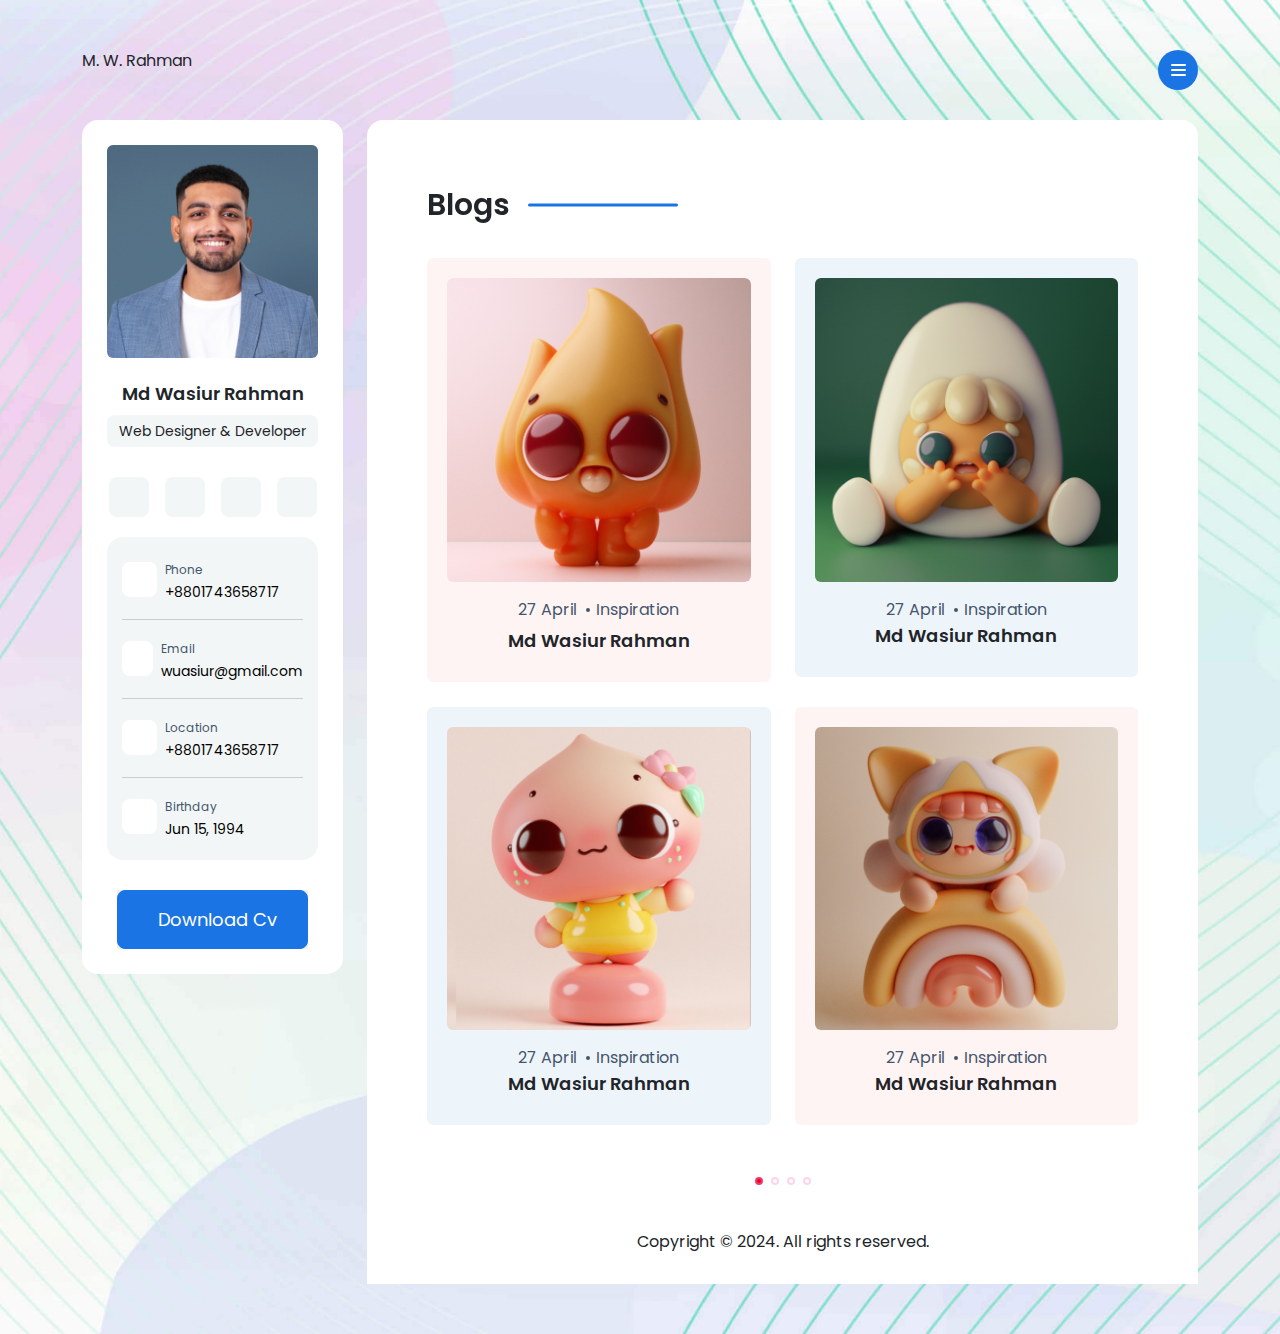
==== blog.html @ 2a43e976 "complete total website design" ====
<!DOCTYPE html>
<html lang="en">
  <head>
    <meta charset="UTF-8" />
    <meta name="viewport" content="width=device-width, initial-scale=1.0" />
    <!-- Add Font -->
    <link
      href="https://fonts.googleapis.com/css2?family=Poppins:ital,wght@0,100;0,200;0,300;0,400;0,500;0,600;0,700;0,800;0,900;1,100;1,200;1,300;1,400;1,500;1,600;1,700;1,800;1,900&display=swap"
      rel="stylesheet"
    />
    <!-- fontawsome -->
    <link
      rel="stylesheet"
      data-purpose="Layout StyleSheet"
      title="Web Awesome"
      href="/css/app-wa-d53d10572a0e0d37cb8d614a3f177a0c.css?vsn=d"
    />

    <link
      rel="stylesheet"
      href="https://site-assets.fontawesome.com/releases/v6.5.2/css/all.css"
    />

    <link
      rel="stylesheet"
      href="https://site-assets.fontawesome.com/releases/v6.5.2/css/sharp-thin.css"
    />

    <link
      rel="stylesheet"
      href="https://site-assets.fontawesome.com/releases/v6.5.2/css/sharp-solid.css"
    />

    <link
      rel="stylesheet"
      href="https://site-assets.fontawesome.com/releases/v6.5.2/css/sharp-regular.css"
    />

    <link
      rel="stylesheet"
      href="https://site-assets.fontawesome.com/releases/v6.5.2/css/sharp-light.css"
    />
    <!-- <link rel="stylesheet" href="assets/fontawesome/css/all.min.css" />
    <link rel="stylesheet" href="assets/fontawesome/css/fontawesome.min.css" /> -->
    <!-- CSS -->
    <link rel="stylesheet" href="assets/css/bootstrap.min.css" />
    <link rel="stylesheet" href="assets/css/margin-padding.css" />
    <link rel="stylesheet" href="assets/css/swiper-bundle.min.css" />
    <link rel="stylesheet" href="assets/css/style.min.css" />
    <title>Protfolio</title>
  </head>
  <body class="th-py-50">
    <header class="th-mb-30">
      <div class="container">
        <div class="position-relative">
          <div class="row justify-content-between">
            <div class="col-md-6">
              <p>M. W. Rahman</p>
            </div>
            <div class="col-md-6 d-flex justify-content-end align-items-center">
              <div class="menu-btn">
                <span></span>
                <span></span>
                <span></span>
              </div>
            </div>
          </div>
           <!-- Menu -->
        <div class="position-absolute w-100 th-mt-30 menu-area">
          <ul class="navbar-nav th-bg-white rounded-4 th-p-30">
            <li class="nav-item">
              <a href="index.html" class="nav-link "
                ><i class="fa-light fa-address-card th-mr-10"></i
                ><span>About</span></a
              >
            </li>
            <li>
              <a href="resume.html" class="nav-link "
                ><i class="fa-light fa-file-user th-mr-10"></i
                ><span>Resume</span></a
              >
            </li>
            <li>
              <a href="works.html" class="nav-link "
                ><i class="fa-light fa-briefcase th-mr-10"></i
                ><span>Works</span></a
              >
            </li>
            <li>
              <a href="blog.html" class="nav-link active"
                ><i class="fa-light fa-newspaper th-mr-10"></i
                ><span>Blogs</span></a
              >
            </li>
            <li>
              <a href="contact.html" class="nav-link"
                ><i class="fa-light fa-address-book th-mr-10"></i
                ><span>Contact</span></a
              >
            </li>
          </ul>
        </div>
        </div>
        
       
      </div>
    </header>
    <section>
      <div class="container">
        <div class="row">
          <div class="col-md-3 com-sm-12">
            <div class="text-center th-bg-white th-p-25 rounded-4 position-sticky top-0">
              <div>
                <img
                  src="assets/images/parson-img-1.png"
                  class="img-fluid rounded"
                  alt="md-wasiur-rahman"
                />
              </div>
              <div class="personal-info th-mb-20">
                <div class="name">
                  <h4 class="th-mt-25">Md Wasiur Rahman</h4>
                </div>
                <p
                  class="th-bg-white-light th-p-5 rounded-3 th-fs-14 th-mt-10 th-mb-30"
                >
                  Web Designer & Developer
                </p>
                <div class="social">
                  <ul class="d-flex justify-content-center gap-3 th-pl-0">
                    <li>
                      <a href="" class="facebook"
                        ><i class="fa-brands fa-facebook-f"></i
                      ></a>
                    </li>
                    <li>
                      <a href="" class="twitter"
                        ><i class="fa-brands fa-twitter"></i
                      ></a>
                    </li>
                    <li>
                      <a href="" class="instagram"
                        ><i class="fa-brands fa-instagram"></i
                      ></a>
                    </li>
                    <li>
                      <a href="" class="linkedin"
                        ><i class="fa-brands fa-linkedin"></i
                      ></a>
                    </li>
                  </ul>
                </div>
              </div>
              <!-- Contact Info -->
              <div
                class="contact-info th-px-15 th-py-20 th-bg-white-light rounded-4"
              >
                <div class="d-flex align-items-center gap-2">
                  <div class="icon phone">
                    <i class="fa-light fa-mobile-screen-button"></i>
                  </div>
                  <div class="text">
                    <span>Phone</span>
                    <p>+8801743658717</p>
                  </div>
                </div>
                <hr />
                <div class="d-flex align-items-center gap-2">
                  <div class="icon email">
                    <i class="fa-regular fa-envelope-open-text"></i>
                  </div>
                  <div class="text">
                    <span>Email</span>
                    <p>wuasiur@gmail.com</p>
                  </div>
                </div>
                <hr />
                <div class="d-flex align-items-center gap-2">
                  <div class="icon location">
                    <i class="fa-solid fa-location-dot"></i>
                  </div>
                  <div class="text">
                    <span>Location</span>
                    <p>+8801743658717</p>
                  </div>
                </div>
                <hr />
                <div class="d-flex align-items-center gap-2">
                  <div class="icon birthday">
                    <i class="fa-light fa-calendar-days"></i>
                  </div>
                  <div class="text">
                    <span>Birthday</span>
                    <p>Jun 15, 1994</p>
                  </div>
                </div>
              </div>
              <!-- CV button -->
              <button class="th-mt-30 border-0">
                <a href="" class="download-btn"
                  ><i class="fa-regular fa-download"></i>Download Cv</a
                >
              </button>
            </div>
          </div>
          <div class="col-md-9 com-sm-12">
            <div
              class="content-area th-bg-white th-pt-50 th-px-60 rounded-top-4 "
            >
              <div class="top-content-area">
                <div class="title d-flex align-items-center gap-4">
                  <h1 class="th-mt-20 page-title">Blogs</h1>
                </div>
                
              </div>
              <!-- Middle Content Area -->
               <div class="blog">
                <div class="swiper blogSwiper">
                  <div class="swiper-wrapper">
                    <!-- slider one -->
                    <div class="swiper-slide">
                      <div class="w-100 th-mt-30">
                        <div class="row row-cols-md-2 row-cols-sm-12">
                          <div class="col th-mb-25 blog-slider-single ">
                            <div class="card border-0 th-p-20 th-bg-light-pink">
                              <a href="" class="overflow-hidden rounded w-100 h-100"><img src="assets/images/blog-img-1.png" class="rounded" alt=""></a>
                              <div class="card-body th-pb-0">
                                <div class="blog-meta fs-6 th-light-black-color">
                                  <span class=" th-pr-5">27 April</span>
                                 
                                  <span class="th-pl-10 dot">Inspiration</span>
                                </div>
                                <div class="card-title fw-semibold th-mt-5">Md Wasiur Rahman</div>
                              </div>
                            </div>
                          </div>
                          <div class="col th-mb-25 blog-slider-single">
                            <div class="card border-0 th-p-20 th-bg-light-carkill">
                              <a href=""><img src="assets/images/blog-img-2.png" class="rounded" alt=""></a>
                              <div class="card-body th-pb-0">
                                <div class="blog-meta fs-6 th-light-black-color">
                                  <span class=" th-pr-5">27 April</span>
                                 
                                  <span class="th-pl-10 dot">Inspiration</span>
                                </div>
                                <div class="card-title fw-semibold">Md Wasiur Rahman</div>
                              </div>
                            </div>
                          </div>
                          <!-- blog post 3 -->
                          <div class="col th-mb-25 blog-slider-single">
                            <div class="card border-0 th-p-20 th-bg-light-carkill">
                              <a href=""><img src="assets/images/blog-img-3.png" class="rounded" alt=""></a>
                              <div class="card-body th-pb-0">
                                <div class="blog-meta fs-6 th-light-black-color">
                                  <span class=" th-pr-5">27 April</span>
                                 
                                  <span class="th-pl-10 dot">Inspiration</span>
                                </div>
                                <div class="card-title fw-semibold">Md Wasiur Rahman</div>
                              </div>
                            </div>
                          </div>
                          <!-- blog post four -->
                          <div class="col th-mb-25 blog-slider-single">
                            <div class="card border-0 th-p-20 th-bg-light-pink">
                              <a href=""><img src="assets/images/blog-img-4.png" class="rounded" alt=""></a>
                              <div class="card-body th-pb-0">
                                <div class="blog-meta fs-6 th-light-black-color">
                                  <span class=" th-pr-5">27 April</span>
                                 
                                  <span class="th-pl-10 dot">Inspiration</span>
                                </div>
                                <div class="card-title fw-semibold">Md Wasiur Rahman</div>
                              </div>
                            </div>
                          </div>
                        </div>
                        
                      </div>
                    </div>
                    <!-- slider two -->
                    <div class="swiper-slide">
                      <div class="w-100 th-mt-30">
                        <div class="row row-cols-md-2 row-cols-sm-12">
                          <div class="col th-mb-25 blog-slider-single">
                            <div class="card border-0 th-p-20 th-bg-light-pink">
                              <a href="" class="overflow-hidden rounded w-100 h-100"><img src="assets/images/blog-img-1.png" class="rounded" alt=""></a>
                              <div class="card-body th-pb-0">
                                <div class="blog-meta fs-6 th-light-black-color">
                                  <span class=" th-pr-5">27 April</span>
                                 
                                  <span class="th-pl-10 dot">Inspiration</span>
                                </div>
                                <div class="card-title fw-semibold th-mt-5">Md Wasiur Rahman</div>
                              </div>
                            </div>
                          </div>
                          <div class="col th-mb-25 blog-slider-single">
                            <div class="card border-0 th-p-20 th-bg-light-carkill">
                              <a href=""><img src="assets/images/blog-img-2.png" class="rounded" alt=""></a>
                              <div class="card-body th-pb-0">
                                <div class="blog-meta fs-6 th-light-black-color">
                                  <span class=" th-pr-5">27 April</span>
                                 
                                  <span class="th-pl-10 dot">Inspiration</span>
                                </div>
                                <div class="card-title fw-semibold">Md Wasiur Rahman</div>
                              </div>
                            </div>
                          </div>
                          <!-- blog post 3 -->
                          <div class="col th-mb-25 blog-slider-single">
                            <div class="card border-0 th-p-20 th-bg-light-carkill">
                              <a href=""><img src="assets/images/blog-img-3.png" class="rounded" alt=""></a>
                              <div class="card-body th-pb-0">
                                <div class="blog-meta fs-6 th-light-black-color">
                                  <span class=" th-pr-5">27 April</span>
                                 
                                  <span class="th-pl-10 dot">Inspiration</span>
                                </div>
                                <div class="card-title fw-semibold">Md Wasiur Rahman</div>
                              </div>
                            </div>
                          </div>
                          <!-- blog post four -->
                          <div class="col th-mb-25 blog-slider-single">
                            <div class="card border-0 th-p-20 th-bg-light-pink">
                              <a href=""><img src="assets/images/blog-img-4.png" class="rounded" alt=""></a>
                              <div class="card-body th-pb-0">
                                <div class="blog-meta fs-6 th-light-black-color">
                                  <span class=" th-pr-5">27 April</span>
                                 
                                  <span class="th-pl-10 dot">Inspiration</span>
                                </div>
                                <div class="card-title fw-semibold">Md Wasiur Rahman</div>
                              </div>
                            </div>
                          </div>
                        </div>
                        
                      </div>
                    </div>
                    <!-- slider three -->
                    <div class="swiper-slide">
                      <div class="w-100 th-mt-30">
                        <div class="row row-cols-md-2 row-cols-sm-12">
                          <div class="col th-mb-25 blog-slider-single">
                            <div class="card border-0 th-p-20 th-bg-light-pink">
                              <a href="" class="overflow-hidden rounded w-100 h-100"><img src="assets/images/blog-img-1.png" class="rounded" alt=""></a>
                              <div class="card-body th-pb-0">
                                <div class="blog-meta fs-6 th-light-black-color">
                                  <span class=" th-pr-5">27 April</span>
                                 
                                  <span class="th-pl-10 dot">Inspiration</span>
                                </div>
                                <div class="card-title fw-semibold th-mt-5">Md Wasiur Rahman</div>
                              </div>
                            </div>
                          </div>
                          <div class="col th-mb-25 blog-slider-single">
                            <div class="card border-0 th-p-20 th-bg-light-carkill">
                              <a href=""><img src="assets/images/blog-img-2.png" class="rounded" alt=""></a>
                              <div class="card-body th-pb-0">
                                <div class="blog-meta fs-6 th-light-black-color">
                                  <span class=" th-pr-5">27 April</span>
                                 
                                  <span class="th-pl-10 dot">Inspiration</span>
                                </div>
                                <div class="card-title fw-semibold">Md Wasiur Rahman</div>
                              </div>
                            </div>
                          </div>
                          <!-- blog post 3 -->
                          <div class="col th-mb-25 blog-slider-single">
                            <div class="card border-0 th-p-20 th-bg-light-carkill">
                              <a href=""><img src="assets/images/blog-img-3.png" class="rounded" alt=""></a>
                              <div class="card-body th-pb-0">
                                <div class="blog-meta fs-6 th-light-black-color">
                                  <span class=" th-pr-5">27 April</span>
                                 
                                  <span class="th-pl-10 dot">Inspiration</span>
                                </div>
                                <div class="card-title fw-semibold">Md Wasiur Rahman</div>
                              </div>
                            </div>
                          </div>
                          <!-- blog post four -->
                          <div class="col th-mb-25 blog-slider-single">
                            <div class="card border-0 th-p-20 th-bg-light-pink">
                              <a href=""><img src="assets/images/blog-img-4.png" class="rounded" alt=""></a>
                              <div class="card-body th-pb-0">
                                <div class="blog-meta fs-6 th-light-black-color">
                                  <span class=" th-pr-5">27 April</span>
                                 
                                  <span class="th-pl-10 dot">Inspiration</span>
                                </div>
                                <div class="card-title fw-semibold">Md Wasiur Rahman</div>
                              </div>
                            </div>
                          </div>
                        </div>
                        
                      </div>
                    </div>
                    <!-- slider Four -->
                    <div class="swiper-slide">
                      <div class="w-100 th-mt-30">
                        <div class="row row-cols-md-2 row-cols-sm-12">
                          <div class="col th-mb-25 blog-slider-single">
                            <div class="card border-0 th-p-20 th-bg-light-pink">
                              <a href="" class="overflow-hidden rounded w-100 h-100"><img src="assets/images/blog-img-1.png" class="rounded" alt=""></a>
                              <div class="card-body th-pb-0">
                                <div class="blog-meta fs-6 th-light-black-color">
                                  <span class=" th-pr-5">27 April</span>
                                 
                                  <span class="th-pl-10 dot">Inspiration</span>
                                </div>
                                <div class="card-title fw-semibold th-mt-5">Md Wasiur Rahman</div>
                              </div>
                            </div>
                          </div>
                          <div class="col th-mb-25 blog-slider-single">
                            <div class="card border-0 th-p-20 th-bg-light-carkill">
                              <a href=""><img src="assets/images/blog-img-2.png" class="rounded" alt=""></a>
                              <div class="card-body th-pb-0">
                                <div class="blog-meta fs-6 th-light-black-color">
                                  <span class=" th-pr-5">27 April</span>
                                 
                                  <span class="th-pl-10 dot">Inspiration</span>
                                </div>
                                <div class="card-title fw-semibold">Md Wasiur Rahman</div>
                              </div>
                            </div>
                          </div>
                          <!-- blog post 3 -->
                          <div class="col th-mb-25 blog-slider-single">
                            <div class="card border-0 th-p-20 th-bg-light-carkill">
                              <a href=""><img src="assets/images/blog-img-3.png" class="rounded" alt=""></a>
                              <div class="card-body th-pb-0">
                                <div class="blog-meta fs-6 th-light-black-color">
                                  <span class=" th-pr-5">27 April</span>
                                 
                                  <span class="th-pl-10 dot">Inspiration</span>
                                </div>
                                <div class="card-title fw-semibold">Md Wasiur Rahman</div>
                              </div>
                            </div>
                          </div>
                          <!-- blog post four -->
                          <div class="col th-mb-25 blog-slider-single">
                            <div class="card border-0 th-p-20 th-bg-light-pink">
                              <a href=""><img src="assets/images/blog-img-4.png" class="rounded" alt=""></a>
                              <div class="card-body th-pb-0">
                                <div class="blog-meta fs-6 th-light-black-color">
                                  <span class=" th-pr-5">27 April</span>
                                 
                                  <span class="th-pl-10 dot">Inspiration</span>
                                </div>
                                <div class="card-title fw-semibold">Md Wasiur Rahman</div>
                              </div>
                            </div>
                          </div>
                        </div>
                        
                      </div>
                    </div>

                  </div>
                  <div class="swiper-pagination blog-swiper-pagination"></div>
                </div>
               </div>
              
        <!-- Copywrite section -->
        <div
        class="content-area th-bg-white th-px-60 rounded-bottom-4"
      >
        <div class="text-center">
          <span class=" th-py-30 text-center">Copyright © 2024. All rights reserved. </span>
        </div>
        </div>
      </div>
    </section>
    <!-- Js -->
    <script src="assets/js/jquery.3.7.1.min.js"></script>
    <script src="assets/js/swiper-bundle.min.js"></script>
    <script src="assets/js/bootstrap.min.js"></script>
    <script src="assets/js/main.js"></script>
  </body>
</html>
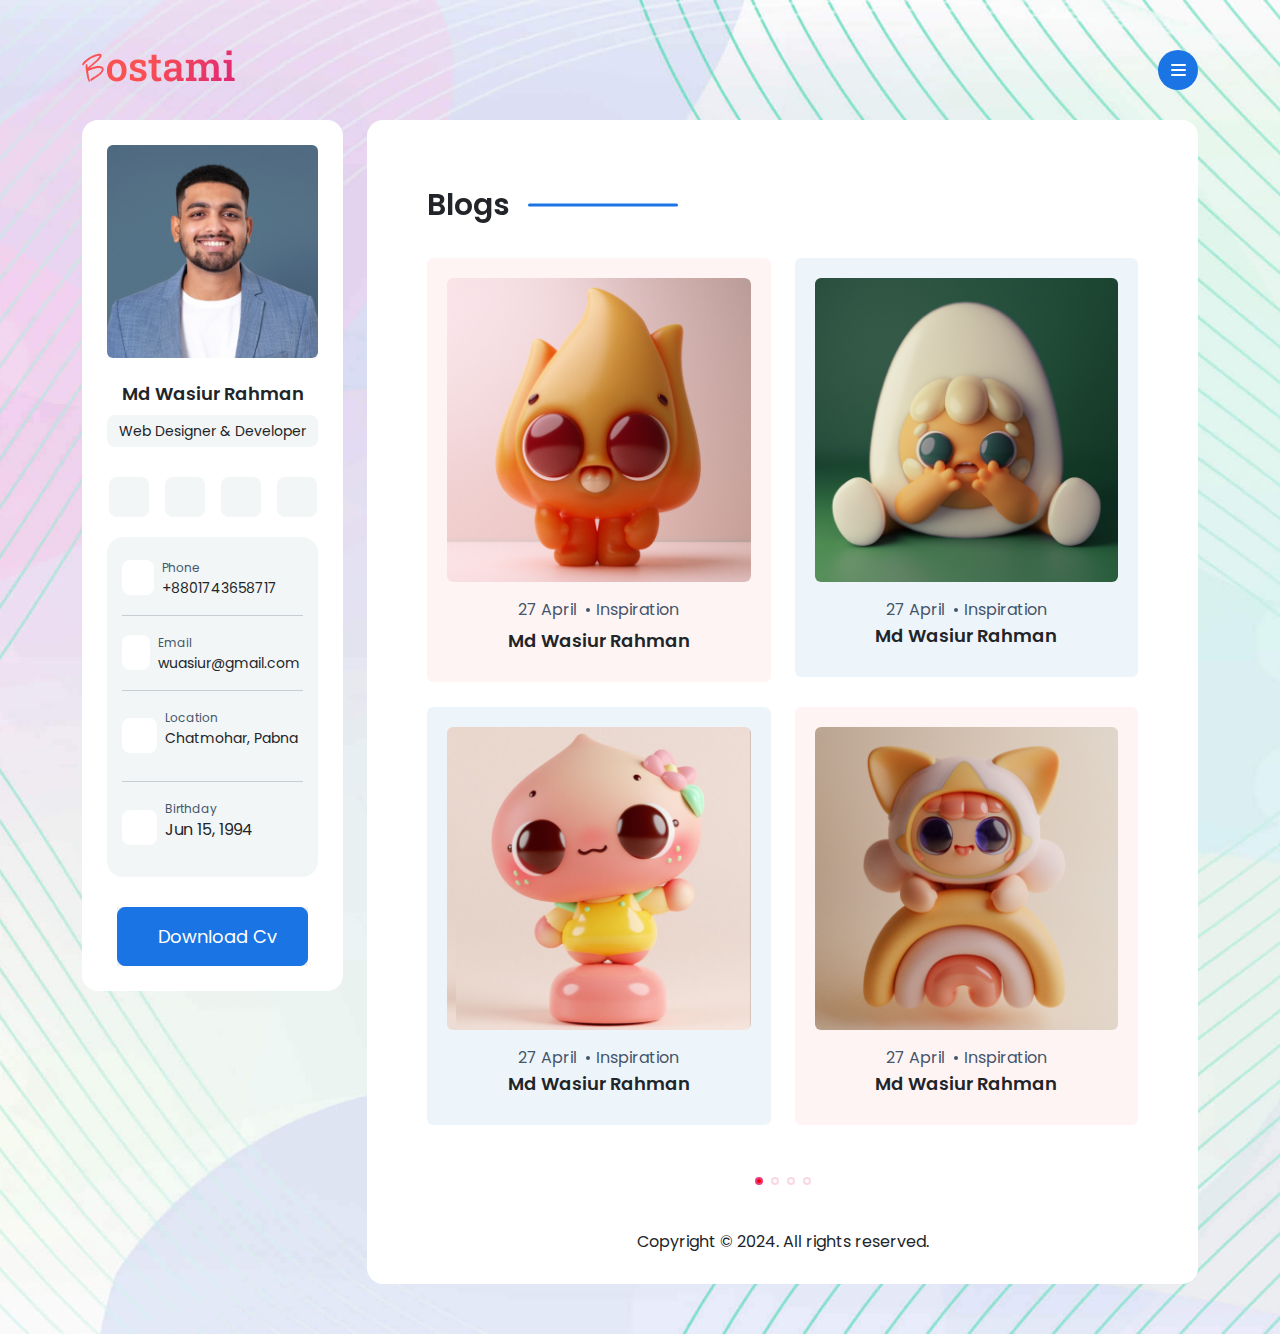
==== commit 41c439b1: "add logo facvicon and edit contact info margin top" ====
--- a/blog.html
+++ b/blog.html
@@ -3,6 +3,7 @@
   <head>
     <meta charset="UTF-8" />
     <meta name="viewport" content="width=device-width, initial-scale=1.0" />
+    <link rel="shortcut icon" href="assets/images/favicon.png" type="image/x-icon">
     <!-- Add Font -->
     <link
       href="https://fonts.googleapis.com/css2?family=Poppins:ital,wght@0,100;0,200;0,300;0,400;0,500;0,600;0,700;0,800;0,900;1,100;1,200;1,300;1,400;1,500;1,600;1,700;1,800;1,900&display=swap"
@@ -55,7 +56,7 @@
         <div class="position-relative">
           <div class="row justify-content-between">
             <div class="col-md-6">
-              <p>M. W. Rahman</p>
+              <img src="assets/images/logo-2.png" alt="">
             </div>
             <div class="col-md-6 d-flex justify-content-end align-items-center">
               <div class="menu-btn">
@@ -161,7 +162,7 @@
                   </div>
                   <div class="text">
                     <span>Phone</span>
-                    <p>+8801743658717</p>
+                    <a href="tel:+880743658717">+8801743658717</a>
                   </div>
                 </div>
                 <hr />
@@ -171,7 +172,7 @@
                   </div>
                   <div class="text">
                     <span>Email</span>
-                    <p>wuasiur@gmail.com</p>
+                    <a href="mailto:wuasiurrahman@gmail.com">wuasiur@gmail.com</a>
                   </div>
                 </div>
                 <hr />
@@ -181,7 +182,7 @@
                   </div>
                   <div class="text">
                     <span>Location</span>
-                    <p>+8801743658717</p>
+                    <address>Chatmohar, Pabna</address>
                   </div>
                 </div>
                 <hr />
@@ -470,15 +471,14 @@
                   <div class="swiper-pagination blog-swiper-pagination"></div>
                 </div>
                </div>
-              
-        <!-- Copywrite section -->
-        <div
-        class="content-area th-bg-white th-px-60 rounded-bottom-4"
-      >
-        <div class="text-center">
-          <span class=" th-py-30 text-center">Copyright © 2024. All rights reserved. </span>
-        </div>
-        </div>
+      </div>
+      <!-- Copywrite section -->
+      <div
+      class="content-area th-bg-white th-px-60 rounded-bottom-4"
+    >
+      <div class="text-center">
+        <span class=" th-py-30 text-center">Copyright © 2024. All rights reserved. </span>
+      </div>
       </div>
     </section>
     <!-- Js -->
--- a/assets/css/style.min.css
+++ b/assets/css/style.min.css
@@ -1 +1 @@
-*{margin:0;padding:0;list-style:none}body{font-family:"Poppins",sans-serif;font-size:16px}h1{font-size:30px;font-weight:600;line-height:30px}p{font-size:16px;font-weight:400;line-height:22px}h2{font-size:24px;font-weight:600;line-height:30px}h3,h4,h5,h6{font-size:18px;line-height:22px;font-weight:600}a{color:inherit}a,span,small{display:inline-block}ul,ol{list-style:none;margin:0;padding:0}a,button{-webkit-transition:all .3s;-moz-transition:all .3s;-ms-transition:all .3s;-o-transition:all 3s;transition:all .3s;text-decoration:none;color:inherit}a:focus,.btn:focus,button:focus{text-decoration:none;outline:none;box-shadow:none}.th-bg-primary{background-color:#1b74e4}.th-bg-white{background-color:#fff}.th-bg-black-light{background-color:#44566c}.th-bg-white-light{background-color:#f3f6f6}.th-bg-light-carkill{background-color:#eef5fa}.th-bg-light-pink{background-color:#fff4f4}.th-bg-light-2{background-color:#f8fbfb}.th-progress-bar-1{background:#ff6464}.th-progress-bar-2{background-color:#9272d4}.th-progress-bar-3{background-color:#5185d4}.th-progress-bar-4{background-color:#ca56f2}.th-bg-gk{background-color:#edf2f2}.th-fs-14{font-size:14px}.th-primary-color{color:#1b74e4}.th-black-color{color:#000}.th-light-black-color{color:#44566c}.th-midiam-pink-color{color:#c17ceb}.th-carkill-color{color:#6ab5b9}.th-pink-color{color:#ff6080}body{background-image:url("/assets/images/page-bg-1.jpg");background-repeat:no-repeat;background-size:cover;background-position:center center}.menu-btn{background-color:#1b74e4;width:40px;height:40px;border-radius:50%;display:flex;justify-content:center;align-items:center;cursor:pointer;justify-content:center;align-items:center;flex-direction:column;position:relative}.menu-btn span{background-color:#fff;display:block;height:2px;width:15px;border-radius:2px;transition:all .3s ease;position:absolute}.menu-btn span:nth-child(1){transform:translateY(-5px)}.menu-btn span:nth-child(2){transform:translateY(5px)}.menu-btn.active span:nth-child(2){transform:rotate(-45deg)}.menu-btn.active span:nth-child(1){transform:rotate(45deg)}.menu-btn.active span:nth-child(3){transform:translateX(20px);opacity:0}.menu-area{transform:scaleY(0);transform-origin:top;z-index:100;transition:all .3s ease}.menu-area.active{transform:scaleY(1)}.menu-area ul{font-size:14px}.menu-area ul .nav-link.active{color:#1b74e4}.personal-info .social ul li a{width:40px;height:40px;border-radius:8px;font-size:18px;background-color:#f3f6f6;display:flex;justify-content:center;align-items:center}.personal-info .social ul li .facebook{color:#1773ea;transition:.3s}.personal-info .social ul li .facebook:hover{background-color:#1773ea;color:#f3f6f6}.personal-info .social ul li .twitter{color:#1c9cea;transition:.3s}.personal-info .social ul li .twitter:hover{background-color:#1c9cea;color:#f3f6f6}.personal-info .social ul li .linkedin{color:#144679;transition:.3s}.personal-info .social ul li .linkedin:hover{background-color:#144679;color:#f3f6f6}.personal-info .social ul li .instagram{color:#e12a72;transition:.3s}.personal-info .social ul li .instagram:hover{background-color:#e12a72;color:#f3f6f6}.contact-info .icon{width:35px;height:35px;border-radius:8px;background-color:#fff;display:flex;justify-content:center;align-items:center}.contact-info i{font-size:22px}.contact-info .text{text-align:left}.contact-info .text span{color:#44566c;font-size:12px}.contact-info .text p{font-size:14px;margin-bottom:0;color:#000}.contact-info .phone{color:#e93b81}.contact-info .email{color:#6ab5b9}.contact-info .location{color:#fd7590}.contact-info .birthday{color:#c17ceb}.contact-info hr{color:#44566c}.download-btn{background-color:#1b74e4;color:#fff;padding:15px 30px;outline:none;border:none;border-radius:8px;display:flex;justify-content:center;align-items:center;gap:10px;border:none;font-size:18px;transition:.3s;border:1px solid #1b74e4}.download-btn:hover{background-color:#f3f6f6;border:1px solid #1b74e4;color:#1b74e4}.content-area .top-content-area .title .page-title{position:relative}.content-area .top-content-area .title .page-title::after{content:"";width:150px;height:3px;border-radius:5px;background-color:#1b74e4;position:absolute;top:50%;left:122%;transform:translateY(-50%)}.content-area .top-content-area p{line-height:27px}.middel-content-area .item .icon{font-size:35px}.middel-content-area .item .content p{line-height:27px}.client-logo-slider .swiper .swiper-wrapper .swiper-slide{text-align:center}.client-logo-slider .swiper .swiper-wrapper .swiper-slide img{padding:0 15px;height:62px}.blog .swiper{width:100%;padding-bottom:50px}.blog .swiper .swiper-slide{text-align:center;font-size:18px;background:#fff;display:flex;justify-content:center;align-items:center}.blog .swiper .swiper-slide .card a{max-width:100%;max-height:100%;overflow:hidden}.blog .swiper .swiper-slide .card a img{transition:.3s}.blog .swiper .swiper-slide .blog-slider-single:hover img{transform:scale(1.2);overflow:hidden}.blog .swiper .swiper-slide .dot{position:relative}.blog .swiper .swiper-slide .dot::after{width:4px;height:4px;background-color:#44566c;position:absolute;content:"";top:50%;left:0;transform:translateY(-50%);border-radius:50%}.blog .swiper .swiper-slide img{display:block;width:100%;height:100%;object-fit:cover}.blog .swiper .swiper-pagination-bullet{background-color:#f3f6f6;border:2px solid #e93b81}.blog .swiper .swiper-pagination-bullet-active{background-color:red;border:2px solid #e93b81}.contact form label{display:block;color:#44566c}.contact form input,.contact form textarea{background-color:rgba(0,0,0,0);border:none;width:100%;height:10px;border-bottom:1px solid #44566c;outline:none;transition:.3s;font-size:14px}.contact form .height{height:30px}.contact form .submit-btn{border:1px solid #000;background-color:rgba(0,0,0,0);border-radius:10px;padding:10px 30px;transition:.3s}.contact form .submit-btn:hover{background-color:#1b74e4;border:1px solid #1b74e4;color:#fff}.button{display:inline-block;padding:.5em 1em;margin-bottom:10px;border:none;border-radius:7px;color:#000;cursor:pointer;background-color:#fff;text-transform:capitalize}.button:hover{color:#1b74e4}.button:active,.button.is-checked{color:#1b74e4}.button.is-checked{color:#1b74e4}.button-group:after{content:"";display:block;clear:both}.button-group{display:flex;justify-content:end}.button-group .button{border-radius:0;margin-left:0;margin-right:1px}.button-group .button:first-child{border-radius:.5em 0 0 .5em}.button-group .button:last-child{border-radius:0 .5em .5em 0}.grid:after{content:"";display:block;clear:both}.grid-sizer,.grid-item{width:50%;margin:0px;padding:0px;vertical-align:center;padding:10px;margin-bottom:20px}.grid-sizer a,.grid-item a{overflow:hidden}.grid-sizer a img,.grid-item a img{transition:.3s;width:100%}.grid-sizer:hover img,.grid-item:hover img{transform:scale(1.1)}/*# sourceMappingURL=style.min.css.map */+*{margin:0;padding:0;list-style:none}body{font-family:"Poppins",sans-serif;font-size:16px}h1{font-size:30px;font-weight:600;line-height:30px}p{font-size:16px;font-weight:400;line-height:22px}h2{font-size:24px;font-weight:600;line-height:30px}h3,h4,h5,h6{font-size:18px;line-height:22px;font-weight:600}a{color:inherit}a,span,small{display:inline-block}ul,ol{list-style:none;margin:0;padding:0}a,button{-webkit-transition:all .3s;-moz-transition:all .3s;-ms-transition:all .3s;-o-transition:all 3s;transition:all .3s;text-decoration:none;color:inherit}a:focus,.btn:focus,button:focus{text-decoration:none;outline:none;box-shadow:none}.th-bg-primary{background-color:#1b74e4}.th-bg-white{background-color:#fff}.th-bg-black-light{background-color:#44566c}.th-bg-white-light{background-color:#f3f6f6}.th-bg-light-carkill{background-color:#eef5fa}.th-bg-light-pink{background-color:#fff4f4}.th-bg-light-2{background-color:#f8fbfb}.th-progress-bar-1{background:#ff6464}.th-progress-bar-2{background-color:#9272d4}.th-progress-bar-3{background-color:#5185d4}.th-progress-bar-4{background-color:#ca56f2}.th-bg-gk{background-color:#edf2f2}.th-fs-14{font-size:14px}.th-primary-color{color:#1b74e4}.th-black-color{color:#000}.th-light-black-color{color:#44566c}.th-midiam-pink-color{color:#c17ceb}.th-carkill-color{color:#6ab5b9}.th-pink-color{color:#ff6080}body{background-image:url("/assets/images/page-bg-1.jpg");background-repeat:no-repeat;background-size:cover;background-position:center center}.menu-btn{background-color:#1b74e4;width:40px;height:40px;border-radius:50%;display:flex;justify-content:center;align-items:center;cursor:pointer;justify-content:center;align-items:center;flex-direction:column;position:relative}.menu-btn span{background-color:#fff;display:block;height:2px;width:15px;border-radius:2px;transition:all .3s ease;position:absolute}.menu-btn span:nth-child(1){transform:translateY(-5px)}.menu-btn span:nth-child(2){transform:translateY(5px)}.menu-btn.active span:nth-child(2){transform:rotate(-45deg)}.menu-btn.active span:nth-child(1){transform:rotate(45deg)}.menu-btn.active span:nth-child(3){transform:translateX(20px);opacity:0}.menu-area{transform:scaleY(0);transform-origin:top;z-index:100;transition:all .3s ease}.menu-area.active{transform:scaleY(1)}.menu-area ul{font-size:14px}.menu-area ul .nav-link.active{color:#1b74e4}.personal-info .social ul li a{width:40px;height:40px;border-radius:8px;font-size:18px;background-color:#f3f6f6;display:flex;justify-content:center;align-items:center}.personal-info .social ul li .facebook{color:#1773ea;transition:.3s}.personal-info .social ul li .facebook:hover{background-color:#1773ea;color:#f3f6f6}.personal-info .social ul li .twitter{color:#1c9cea;transition:.3s}.personal-info .social ul li .twitter:hover{background-color:#1c9cea;color:#f3f6f6}.personal-info .social ul li .linkedin{color:#144679;transition:.3s}.personal-info .social ul li .linkedin:hover{background-color:#144679;color:#f3f6f6}.personal-info .social ul li .instagram{color:#e12a72;transition:.3s}.personal-info .social ul li .instagram:hover{background-color:#e12a72;color:#f3f6f6}.contact-info{font-size:14px}.contact-info .icon{width:35px;height:35px;border-radius:8px;background-color:#fff;display:flex;justify-content:center;align-items:center}.contact-info i{font-size:22px}.contact-info .text{text-align:left}.contact-info .text span{color:#44566c;font-size:12px}.contact-info .phone{color:#e93b81}.contact-info .email{color:#6ab5b9}.contact-info .location{color:#fd7590}.contact-info .birthday{color:#c17ceb}.contact-info hr{color:#44566c}.download-btn{background-color:#1b74e4;color:#fff;padding:15px 30px;outline:none;border:none;border-radius:8px;display:flex;justify-content:center;align-items:center;gap:10px;border:none;font-size:18px;transition:.3s;border:1px solid #1b74e4}.download-btn:hover{background-color:#f3f6f6;border:1px solid #1b74e4;color:#1b74e4}.content-area .top-content-area .title .page-title{position:relative}.content-area .top-content-area .title .page-title::after{content:"";width:150px;height:3px;border-radius:5px;background-color:#1b74e4;position:absolute;top:50%;left:122%;transform:translateY(-50%)}.content-area .top-content-area p{line-height:27px}.middel-content-area .item .icon{font-size:35px}.middel-content-area .item .content p{line-height:27px}.client-logo-slider .swiper .swiper-wrapper .swiper-slide{text-align:center}.client-logo-slider .swiper .swiper-wrapper .swiper-slide img{padding:0 15px;height:62px}.blog .swiper{width:100%;padding-bottom:50px}.blog .swiper .swiper-slide{text-align:center;font-size:18px;background:#fff;display:flex;justify-content:center;align-items:center}.blog .swiper .swiper-slide .card a{max-width:100%;max-height:100%;overflow:hidden}.blog .swiper .swiper-slide .card a img{transition:.3s}.blog .swiper .swiper-slide .blog-slider-single:hover img{transform:scale(1.2);overflow:hidden}.blog .swiper .swiper-slide .dot{position:relative}.blog .swiper .swiper-slide .dot::after{width:4px;height:4px;background-color:#44566c;position:absolute;content:"";top:50%;left:0;transform:translateY(-50%);border-radius:50%}.blog .swiper .swiper-slide img{display:block;width:100%;height:100%;object-fit:cover}.blog .swiper .swiper-pagination-bullet{background-color:#f3f6f6;border:2px solid #e93b81}.blog .swiper .swiper-pagination-bullet-active{background-color:red;border:2px solid #e93b81}.contact form label{display:block;color:#44566c}.contact form input,.contact form textarea{background-color:rgba(0,0,0,0);border:none;width:100%;height:10px;border-bottom:1px solid #44566c;outline:none;transition:.3s;font-size:14px}.contact form .height{height:30px}.contact form .submit-btn{border:1px solid #000;background-color:rgba(0,0,0,0);border-radius:10px;padding:10px 30px;transition:.3s}.contact form .submit-btn:hover{background-color:#1b74e4;border:1px solid #1b74e4;color:#fff}.button{display:inline-block;padding:.5em 1em;margin-bottom:10px;border:none;border-radius:7px;color:#000;cursor:pointer;background-color:#fff;text-transform:capitalize}.button:hover{color:#1b74e4}.button:active,.button.is-checked{color:#1b74e4}.button.is-checked{color:#1b74e4}.button-group:after{content:"";display:block;clear:both}.button-group{display:flex;justify-content:end}.button-group .button{border-radius:0;margin-left:0;margin-right:1px}.button-group .button:first-child{border-radius:.5em 0 0 .5em}.button-group .button:last-child{border-radius:0 .5em .5em 0}.grid:after{content:"";display:block;clear:both}.grid-sizer,.grid-item{width:50%;margin:0px;padding:0px;vertical-align:center;padding:10px;margin-bottom:20px}.grid-sizer a,.grid-item a{overflow:hidden}.grid-sizer a img,.grid-item a img{transition:.3s;width:100%}.grid-sizer:hover img,.grid-item:hover img{transform:scale(1.1)}/*# sourceMappingURL=style.min.css.map */